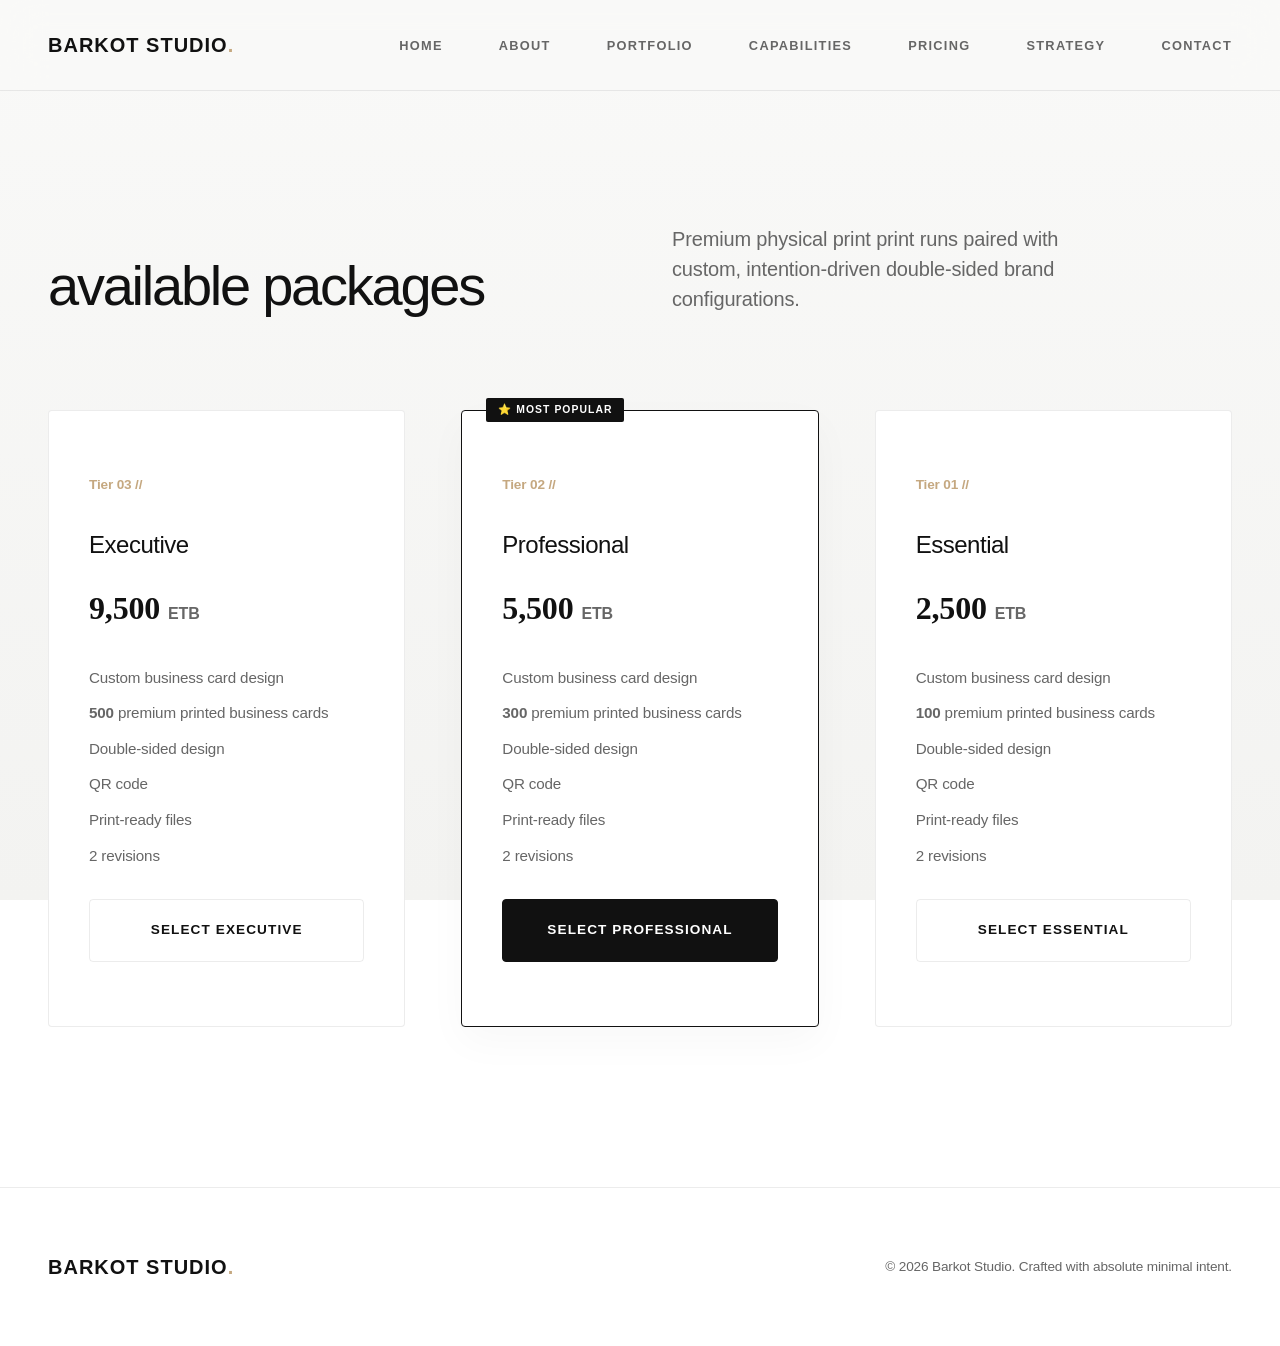
==== pricing.html @ 5d81ca41 "Fix HTML structure and update pricing tiers" ====
<!DOCTYPE html>
<html lang="en">
<head>
    <meta charset="UTF-8">
    <meta name="viewport" content="width=device-width, initial-scale=1.0">
    <title>Pricing Packages | Barkot Studio</title>
    <link rel="icon" type="image/png" href="favicon.png">
    <link rel="stylesheet" href="style.css">
</head>
<body>

    <nav>
        <div class="container nav-container">
            <a href="index.html#home" class="logo">Barkot Studio<span>.</span></a>
            <ul class="nav-links">
                <li><a href="index.html#home">Home</a></li>
                <li><a href="index.html#about">About</a></li>
                <li><a href="index.html#portfolio">Portfolio</a></li>
                <li><a href="index.html#services">Capabilities</a></li>
                <li><a href="pricing.html">Pricing</a></li>
                <li><a href="index.html#process">Strategy</a></li>
                <li><a href="index.html#contact">Contact</a></li>
            </ul>
        </div>
    </nav>

    <main class="container">
        <!-- Reusing your structural section configurations -->
        <section id="pricing-dashboard" style="padding-top: 14rem;">
            <div class="section-header-editorial">
                <h2>available packages</h2>
                <p>Premium physical print print runs paired with custom, intention-driven double-sided brand configurations.</p>
            </div>

            <!-- Reusing capabilities-list-grid format for unified look -->
            <div class="capabilities-list-grid">
                
                <!-- Executive Card Layout -->
                <div class="capability-row">
                    <span class="capability-num">Tier 03 //</span>
                    <h3>Executive</h3>
                    <p style="font-size: 2rem; font-weight: 700; color: var(--color-dark); margin: 1rem 0; font-family: serif;">
                        9,500 <span style="font-size: 1rem; font-family: sans-serif; color: var(--color-muted);">ETB</span>
                    </p>
                    <ul style="list-style: none; padding: 0; margin: 2rem 0; display: flex; flex-direction: column; gap: 0.8rem; font-size: 0.95rem; color: var(--color-muted);">
                        <li>Custom business card design</li>
                        <li><strong>500</strong> premium printed business cards</li>
                        <li>Double-sided design</li>
                        <li>QR code</li>
                        <li>Print-ready files</li>
                        <li>2 revisions</li>
                    </ul>
                    <a href="index.html#contact" class="btn-editorial btn-outline" style="width: 100%;">Select Executive</a>
                </div>

                <!-- Professional Card Layout (Featured via Border Mod) -->
                <div class="capability-row" style="border-color: var(--color-dark); position: relative; box-shadow: 0 15px 40px rgba(0,0,0,0.03);">
                    <!-- Most Popular Indicator Badge -->
                    <div style="position: absolute; top: -13px; left: 24px; background: var(--color-dark); color: #FFF; font-size: 0.65rem; text-transform: uppercase; letter-spacing: 0.1em; padding: 4px 12px; font-weight: 600; border-radius: 2px;">
                        ⭐ Most Popular
                    </div>
                    <span class="capability-num">Tier 02 //</span>
                    <h3>Professional</h3>
                    <p style="font-size: 2rem; font-weight: 700; color: var(--color-dark); margin: 1rem 0; font-family: serif;">
                        5,500 <span style="font-size: 1rem; font-family: sans-serif; color: var(--color-muted);">ETB</span>
                    </p>
                    <ul style="list-style: none; padding: 0; margin: 2rem 0; display: flex; flex-direction: column; gap: 0.8rem; font-size: 0.95rem; color: var(--color-muted);">
                        <li>Custom business card design</li>
                        <li><strong>300</strong> premium printed business cards</li>
                        <li>Double-sided design</li>
                        <li>QR code</li>
                        <li>Print-ready files</li>
                        <li>2 revisions</li>
                    </ul>
                    <a href="index.html#contact" class="btn-editorial btn-dark" style="width: 100%;">Select Professional</a>
                </div>

                <!-- Essential Card Layout -->
                <div class="capability-row">
                    <span class="capability-num">Tier 01 //</span>
                    <h3>Essential</h3>
                    <p style="font-size: 2rem; font-weight: 700; color: var(--color-dark); margin: 1rem 0; font-family: serif;">
                        2,500 <span style="font-size: 1rem; font-family: sans-serif; color: var(--color-muted);">ETB</span>
                    </p>
                    <ul style="list-style: none; padding: 0; margin: 2rem 0; display: flex; flex-direction: column; gap: 0.8rem; font-size: 0.95rem; color: var(--color-muted);">
                        <li>Custom business card design</li>
                        <li><strong>100</strong> premium printed business cards</li>
                        <li>Double-sided design</li>
                        <li>QR code</li>
                        <li>Print-ready files</li>
                        <li>2 revisions</li>
                    </ul>
                    <a href="index.html#contact" class="btn-editorial btn-outline" style="width: 100%;">Select Essential</a>
                </div>

            </div>
        </section>
    </main>

    <footer>
        <div class="container footer-flex">
            <a href="index.html#home" class="logo">Barkot Studio<span>.</span></a>
            <p>&copy; 2026 Barkot Studio. Crafted with absolute minimal intent.</p>
        </div>
    </footer>

</body>
</html>
---- style.css ----
/* ==========================================
   RESET & GLOBAL LUXURY TYPOGRAPHY
   ========================================== */
* {
    margin: 0;
    padding: 0;
    box-sizing: border-box;
}

:root {
    /* Architectural Light Minimalist Palette */
    --bg-gradient: linear-gradient(180deg, #F9F9F8 0%, #F3F3F1 100%);
    --color-dark: #111111;
    --color-muted: #666666;
    --color-accent: #C5A880; /* Champagne Gold */
    --color-accent-light: #FDFBF7;
    --border-subtle: rgba(17, 17, 17, 0.08);
    
    --max-width: 1300px;
    --transition-smooth: all 0.5s cubic-bezier(0.16, 1, 0.3, 1);
}

html {
    scroll-behavior: smooth;
}

body {
    background: var(--bg-gradient);
    background-attachment: fixed;
    color: var(--color-dark);
    font-family: -apple-system, BlinkMacSystemFont, "Segoe UI", Roboto, Helvetica, Arial, sans-serif;
    line-height: 1.5;
    letter-spacing: -0.01em;
    -webkit-font-smoothing: antialiased;
}

/* ==========================================
   STRUCTURE & LAYOUT
   ========================================== */
.container {
    width: 100%;
    max-width: var(--max-width);
    margin: 0 auto;
    padding: 0 3rem;
}

section {
    padding: 10rem 0;
    border-bottom: 1px solid var(--border-subtle);
}

section:last-of-type {
    border-bottom: none;
}

/* Editorial Header Styles */
.section-header-editorial {
    display: grid;
    grid-template-columns: 1fr 1fr;
    gap: 4rem;
    margin-bottom: 6rem;
    align-items: end;
}

.section-header-editorial h2 {
    font-size: 3.5rem;
    font-weight: 300;
    letter-spacing: -0.04em;
    text-transform: lowercase;
    line-height: 1;
}

.section-header-editorial p {
    color: var(--color-muted);
    font-size: 1.25rem;
    font-weight: 400;
    max-width: 460px;
}

/* ==========================================
   ELEGANT NAVIGATION
   ========================================== */
nav {
    position: fixed;
    top: 0;
    left: 0;
    width: 100%;
    background: rgba(249, 249, 248, 0.85);
    backdrop-filter: blur(20px);
    -webkit-backdrop-filter: blur(20px);
    z-index: 1000;
    border-bottom: 1px solid var(--border-subtle);
}

.nav-container {
    display: flex;
    justify-content: space-between;
    align-items: center;
    height: 90px;
}

.logo {
    font-size: 1.25rem;
    font-weight: 700;
    letter-spacing: 0.05em;
    text-transform: uppercase;
    text-decoration: none;
    color: var(--color-dark);
}

.logo span {
    color: var(--color-accent);
}

.nav-links {
    display: flex;
    gap: 3.5rem;
    list-style: none;
}

.nav-links a {
    text-decoration: none;
    color: var(--color-muted);
    font-size: 0.8rem;
    font-weight: 600;
    text-transform: uppercase;
    letter-spacing: 0.1em;
    transition: var(--transition-smooth);
}

.nav-links a:hover {
    color: var(--color-dark);
}

/* ==========================================
   PREMIUM BUTTONS & CONTACT MODIFICATIONS
   ========================================== */
.btn-group {
    display: flex;
    gap: 1.5rem;
    align-items: center;
}

.btn-editorial {
    display: inline-flex;
    align-items: center;
    justify-content: center;
    gap: 0.75rem;
    padding: 1.25rem 2.5rem;
    font-size: 0.85rem;
    font-weight: 600;
    text-transform: uppercase;
    letter-spacing: 0.08em;
    text-decoration: none;
    transition: var(--transition-smooth);
    border-radius: 4px;
    cursor: pointer;
    text-align: center;
}

.btn-dark {
    background-color: var(--color-dark);
    color: #FFFFFF;
    border: 1px solid var(--color-dark);
}

.btn-dark:hover {
    background-color: transparent;
    color: var(--color-dark);
}

.btn-outline {
    background-color: transparent;
    color: var(--color-dark);
    border: 1px solid var(--border-subtle);
}

.btn-outline:hover {
    border-color: var(--color-dark);
    background-color: rgba(0, 0, 0, 0.02);
}

.editorial-links-stack {
    display: flex;
    flex-direction: column;
    gap: 1rem;
    max-width: 400px;
    width: 100%;
}

.editorial-links-stack .btn-editorial {
    width: 100%;
}

/* ==========================================
   HERO (ASYMMETRICAL GALLERY STYLE)
   ========================================== */
.hero-editorial {
    display: grid;
    grid-template-columns: 1.1fr 0.9fr;
    gap: 6rem;
    align-items: center;
    min-height: 70vh;
    padding-top: 6rem;
}

.hero-editorial h1 {
    font-size: 4.5rem;
    font-weight: 300;
    line-height: 1.05;
    letter-spacing: -0.05em;
    margin-bottom: 2rem;
}

.hero-editorial p {
    font-size: 1.35rem;
    color: var(--color-muted);
    margin-bottom: 3.5rem;
    max-width: 500px;
    font-weight: 300;
}

.hero-frame {
    background-color: #FFFFFF;
    padding: 4rem;
    border: 1px solid var(--border-subtle);
    box-shadow: 0 20px 50px rgba(0,0,0,0.02);
    display: flex;
    justify-content: center;
    align-items: center;
    border-radius: 4px;
}

.hero-card-asset {
    width: 100%;
    aspect-ratio: 1.75;
    background: #FDFBF7;
    border: 1px solid var(--color-accent);
    padding: 2.5rem;
    display: flex;
    flex-direction: column;
    justify-content: space-between;
    position: relative;
}

.hero-card-asset .brand-title {
    font-size: 1.25rem;
    font-weight: 700;
    letter-spacing: 0.15em;
}

.hero-card-asset .brand-sub {
    font-size: 0.7rem;
    color: var(--color-accent);
    text-transform: uppercase;
    letter-spacing: 0.1em;
    font-weight: 600;
}

/* ==========================================
   ABOUT SECTION (GRID SYSTEM)
   ========================================== */
.about-studio-grid {
    display: grid;
    grid-template-columns: 1.2fr 0.8fr;
    gap: 8rem;
}

.philosophy-text h3 {
    font-size: 1.75rem;
    font-weight: 400;
    margin-bottom: 1.25rem;
    letter-spacing: -0.02em;
}

.philosophy-text p {
    color: var(--color-muted);
    font-size: 1.1rem;
    margin-bottom: 3rem;
}

.stats-editorial-box {
    border-left: 1px solid var(--border-subtle);
    padding-left: 4rem;
    display: flex;
    flex-direction: column;
    justify-content: center;
    gap: 3.5rem;
}

.stat-item .num {
    font-size: 3.5rem;
    font-weight: 200;
    color: var(--color-accent);
    line-height: 1;
}

.stat-item .label {
    font-size: 0.75rem;
    text-transform: uppercase;
    letter-spacing: 0.12em;
    color: var(--color-muted);
    margin-top: 0.5rem;
    font-weight: 600;
}

/* ==========================================
   PORTFOLIO (IMAGE INJECTIONS)
   ========================================== */
.portfolio-gallery-grid {
    display: grid;
    grid-template-columns: repeat(2, 1fr);
    gap: 4rem;
}

.work-card {
    text-decoration: none;
    color: inherit;
    display: block;
}

.work-canvas {
    background-color: #FFFFFF;
    border: 1px solid var(--border-subtle);
    aspect-ratio: 16/11;
    display: flex;
    align-items: center;
    justify-content: center;
    margin-bottom: 1.5rem;
    transition: var(--transition-smooth);
    border-radius: 4px;
    position: relative;
    overflow: hidden;
}

.portfolio-img {
    width: 100%;
    height: 100%;
    object-fit: cover;
    object-position: center;
    transition: var(--transition-smooth);
}

.work-card:hover .work-canvas {
    background-color: var(--color-accent-light);
    border-color: var(--color-accent);
}

.work-card:hover .portfolio-img {
    transform: scale(1.04);
}

.work-title-block {
    display: flex;
    justify-content: space-between;
    align-items: baseline;
}

.work-title-block h3 {
    font-size: 1.35rem;
    font-weight: 400;
}

.work-title-block p {
    color: var(--color-muted);
    font-size: 0.8rem;
    text-transform: uppercase;
    letter-spacing: 0.05em;
}

/* ==========================================
   CAPABILITIES (CLEAN LIST COLUMNS)
   ========================================== */
.capabilities-list-grid {
    display: grid;
    grid-template-columns: repeat(3, 1fr);
    gap: 3.5rem;
}

.capability-row {
    background: #FFFFFF;
    border: 1px solid var(--border-subtle);
    padding: 4rem 2.5rem;
    border-radius: 4px;
    transition: var(--transition-smooth);
}

.capability-row:hover {
    border-color: var(--color-dark);
    box-shadow: 0 15px 40px rgba(0,0,0,0.02);
}

.capability-num {
    font-size: 0.85rem;
    font-weight: 700;
    color: var(--color-accent);
    margin-bottom: 2rem;
    display: block;
}

.capability-row h3 {
    font-size: 1.5rem;
    font-weight: 400;
    margin-bottom: 1.25rem;
    letter-spacing: -0.02em;
}

.capability-row p {
    color: var(--color-muted);
    font-size: 0.95rem;
    line-height: 1.6;
}

/* ==========================================
   METHODOLOGY (HORIZONTAL STEPS)
   ========================================== */
.process-row-flow {
    display: grid;
    grid-template-columns: repeat(4, 1fr);
    gap: 2.5rem;
}

.step-module {
    border-top: 1px solid var(--color-dark);
    padding-top: 1.5rem;
}

.step-meta {
    font-size: 0.75rem;
    text-transform: uppercase;
    letter-spacing: 0.1em;
    color: var(--color-accent);
    font-weight: 700;
    margin-bottom: 1rem;
}

.step-module h3 {
    font-size: 1.25rem;
    font-weight: 500;
    margin-bottom: 0.75rem;
}

.step-module p {
    color: var(--color-muted);
    font-size: 0.9rem;
}

/* ==========================================
   CONTACT & MINIMAL FORM
   ========================================== */
.contact-split-view {
    display: grid;
    grid-template-columns: 0.9fr 1.1fr;
    gap: 8rem;
}

.contact-editorial-info h2 {
    font-size: 3.5rem;
    font-weight: 300;
    letter-spacing: -0.04em;
    line-height: 1.1;
    margin-bottom: 2rem;
}

.contact-editorial-info p {
    color: var(--color-muted);
    font-size: 1.15rem;
    margin-bottom: 4rem;
}

/* Minimalistic Form Style */
.editorial-form {
    display: flex;
    flex-direction: column;
    gap: 2.5rem;
}

.input-wrapper {
    display: flex;
    flex-direction: column;
    gap: 0.5rem;
}

.input-wrapper label {
    font-size: 0.7rem;
    text-transform: uppercase;
    letter-spacing: 0.1em;
    color: var(--color-muted);
    font-weight: 700;
}

.field-input {
    background-color: transparent;
    border: none;
    border-bottom: 1px solid var(--border-subtle);
    color: var(--color-dark);
    padding: 1rem 0;
    font-size: 1.05rem;
    transition: var(--transition-smooth);
    border-radius: 0;
    width: 100%;
}

.field-input:focus {
    outline: none;
    border-bottom-color: var(--color-dark);
}

textarea.field-input {
    min-height: 100px;
    resize: vertical;
}

.submit-btn {
    align-self: flex-start;
}

/* ==========================================
   FOOTER
   ========================================== */
footer {
    border-top: 1px solid var(--border-subtle);
    padding: 4rem 0;
    background-color: #FFFFFF;
}

.footer-flex {
    display: flex;
    justify-content: space-between;
    align-items: center;
}

.footer-flex p {
    color: var(--color-muted);
    font-size: 0.85rem;
}

/* ==========================================
   RESPONSIVE RE-ALIGNMENTS
   ========================================== */
@media (max-width: 992px) {
    .container {
        padding: 0 1.5rem;
    }
    
    section { 
        padding: 6rem 0; 
    }
    
    .section-header-editorial, 
    .hero-editorial, 
    .about-studio-grid, 
    .portfolio-gallery-grid, 
    .capabilities-list-grid, 
    .process-row-flow, 
    .contact-split-view {
        grid-template-columns: 1fr;
        gap: 3.5rem;
    }
    
    .section-header-editorial {
        margin-bottom: 4rem;
        align-items: flex-start;
    }
    
    .section-header-editorial h2 {
        font-size: 2.8rem;
    }

    /* Fixed Navigation layout for mobile */
    .nav-container {
        height: auto;
        padding: 1.25rem 0;
        flex-direction: column;
        gap: 1rem;
    }
    
    .nav-links {
        gap: 1.25rem;
        flex-wrap: wrap;
        justify-content: center;
        width: 100%;
    }

    .nav-links a {
        font-size: 0.75rem;
    }
    
    /* Hero Section Scales */
    .hero-editorial {
        padding-top: 11rem;
        min-height: auto;
    }
    
    .hero-editorial h1 { 
        font-size: 2.8rem; 
    }
    
    .hero-frame {
        padding: 2rem;
    }
    
    /* Stats Realignment */
    .stats-editorial-box { 
        border-left: none; 
        padding-left: 0; 
        flex-direction: row; 
        justify-content: space-between; 
        gap: 1.5rem;
    }
    
    .stat-item .num {
        font-size: 2.8rem;
    }
    
    /* Form & Structural UI refinements */
    .submit-btn {
        width: 100%;
    }
    
    .contact-editorial-info h2 {
        font-size: 2.8rem;
    }
    
    .contact-editorial-info p {
        margin-bottom: 2.5rem;
    }
    
    .footer-flex {
        flex-direction: column;
        gap: 1.5rem;
        text-align: center;
    }
}

@media (max-width: 480px) {
    .btn-group {
        flex-direction: column;
        width: 100%;
    }
    
    .btn-group .btn-editorial {
        width: 100%;
    }
    
    .stats-editorial-box {
        flex-direction: column;
        gap: 2rem;
    }
}
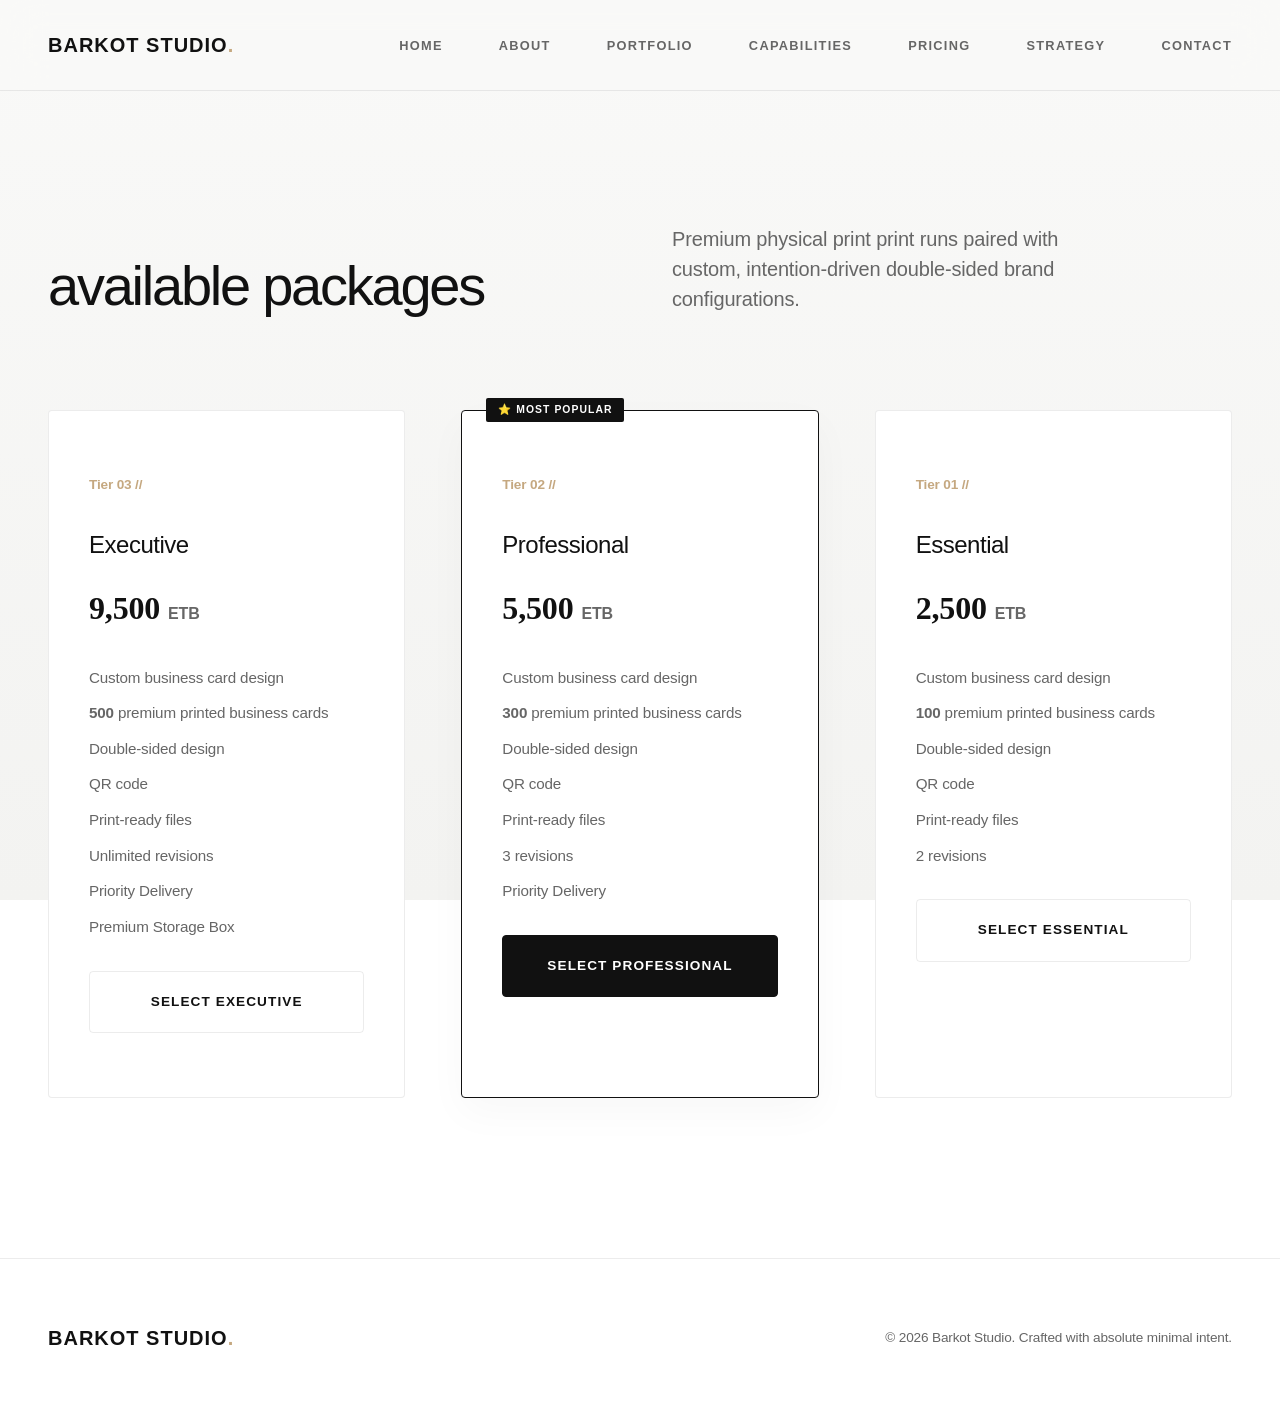
==== commit 72226164: "Revise pricing packages and enhance details Updated pricing packages with additional features and de" ====
--- a/pricing.html
+++ b/pricing.html
@@ -48,7 +48,9 @@
                         <li>Double-sided design</li>
                         <li>QR code</li>
                         <li>Print-ready files</li>
-                        <li>2 revisions</li>
+                        <li>Unlimited revisions</li>
+                        <li>Priority Delivery</li>
+                        <li>Premium Storage Box</li>
                     </ul>
                     <a href="index.html#contact" class="btn-editorial btn-outline" style="width: 100%;">Select Executive</a>
                 </div>
@@ -70,7 +72,8 @@
                         <li>Double-sided design</li>
                         <li>QR code</li>
                         <li>Print-ready files</li>
-                        <li>2 revisions</li>
+                        <li>3 revisions</li>
+                        <li>Priority Delivery</li>
                     </ul>
                     <a href="index.html#contact" class="btn-editorial btn-dark" style="width: 100%;">Select Professional</a>
                 </div>
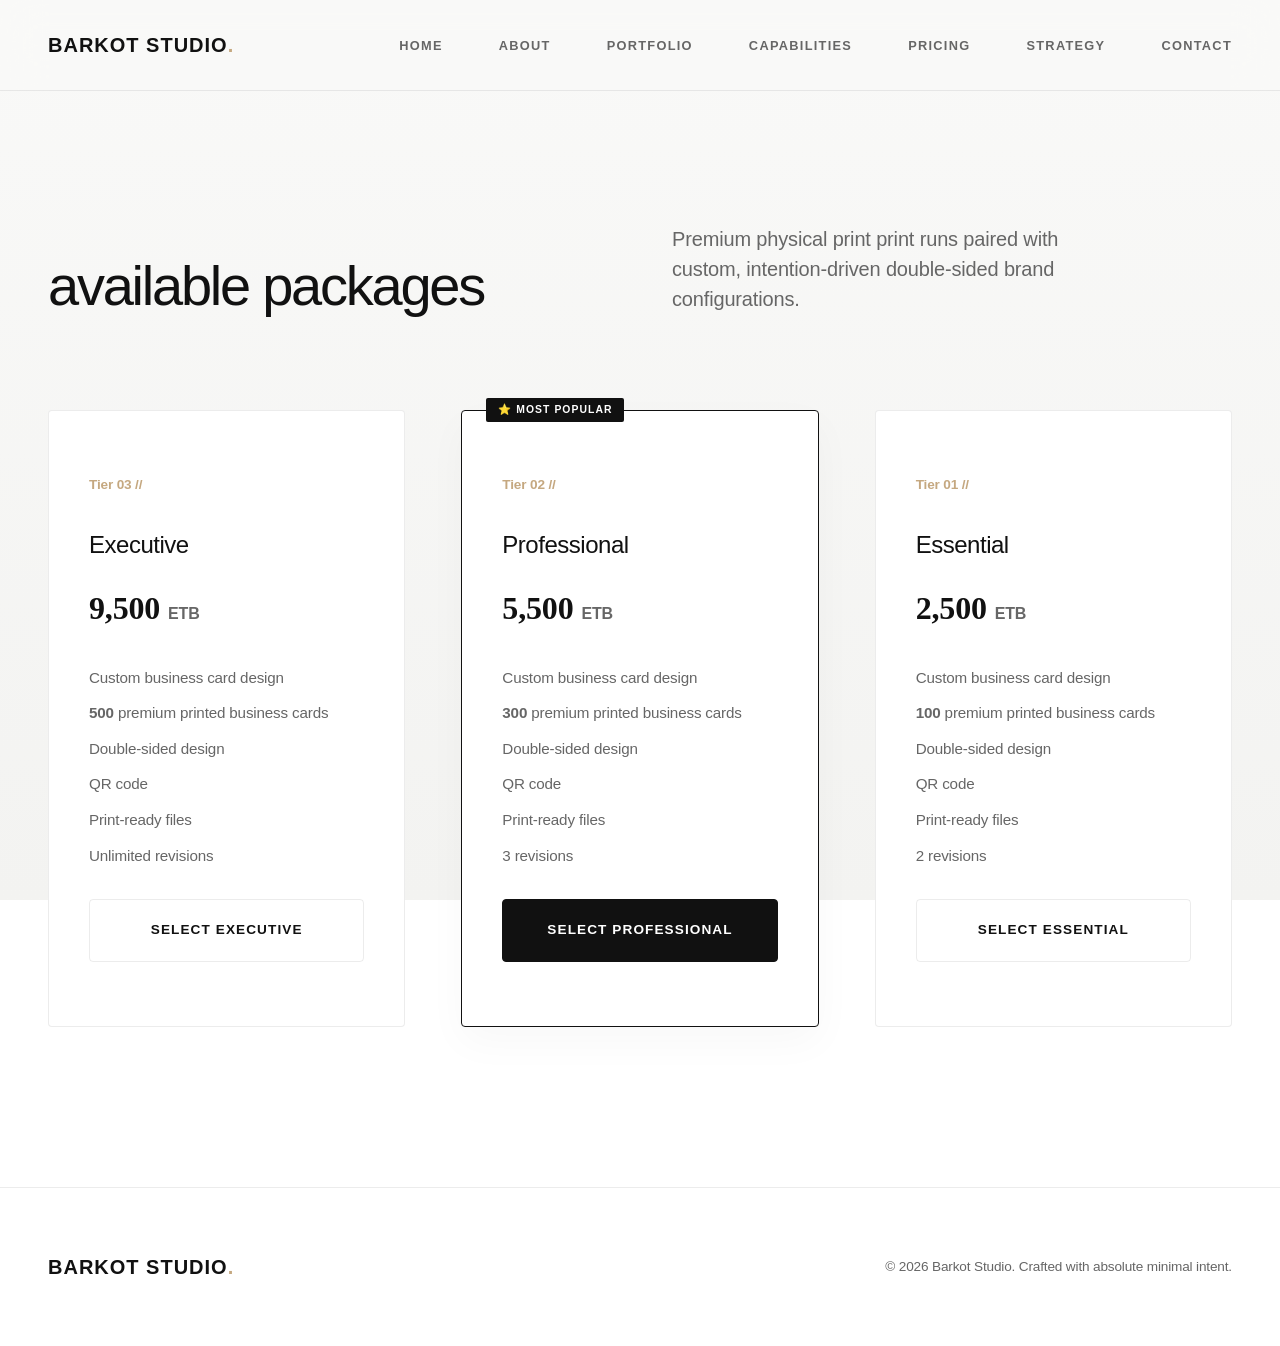
==== commit 88586a0b: "Update pricing.html" ====
--- a/pricing.html
+++ b/pricing.html
@@ -49,8 +49,6 @@
                         <li>QR code</li>
                         <li>Print-ready files</li>
                         <li>Unlimited revisions</li>
-                        <li>Priority Delivery</li>
-                        <li>Premium Storage Box</li>
                     </ul>
                     <a href="index.html#contact" class="btn-editorial btn-outline" style="width: 100%;">Select Executive</a>
                 </div>
@@ -73,7 +71,6 @@
                         <li>QR code</li>
                         <li>Print-ready files</li>
                         <li>3 revisions</li>
-                        <li>Priority Delivery</li>
                     </ul>
                     <a href="index.html#contact" class="btn-editorial btn-dark" style="width: 100%;">Select Professional</a>
                 </div>
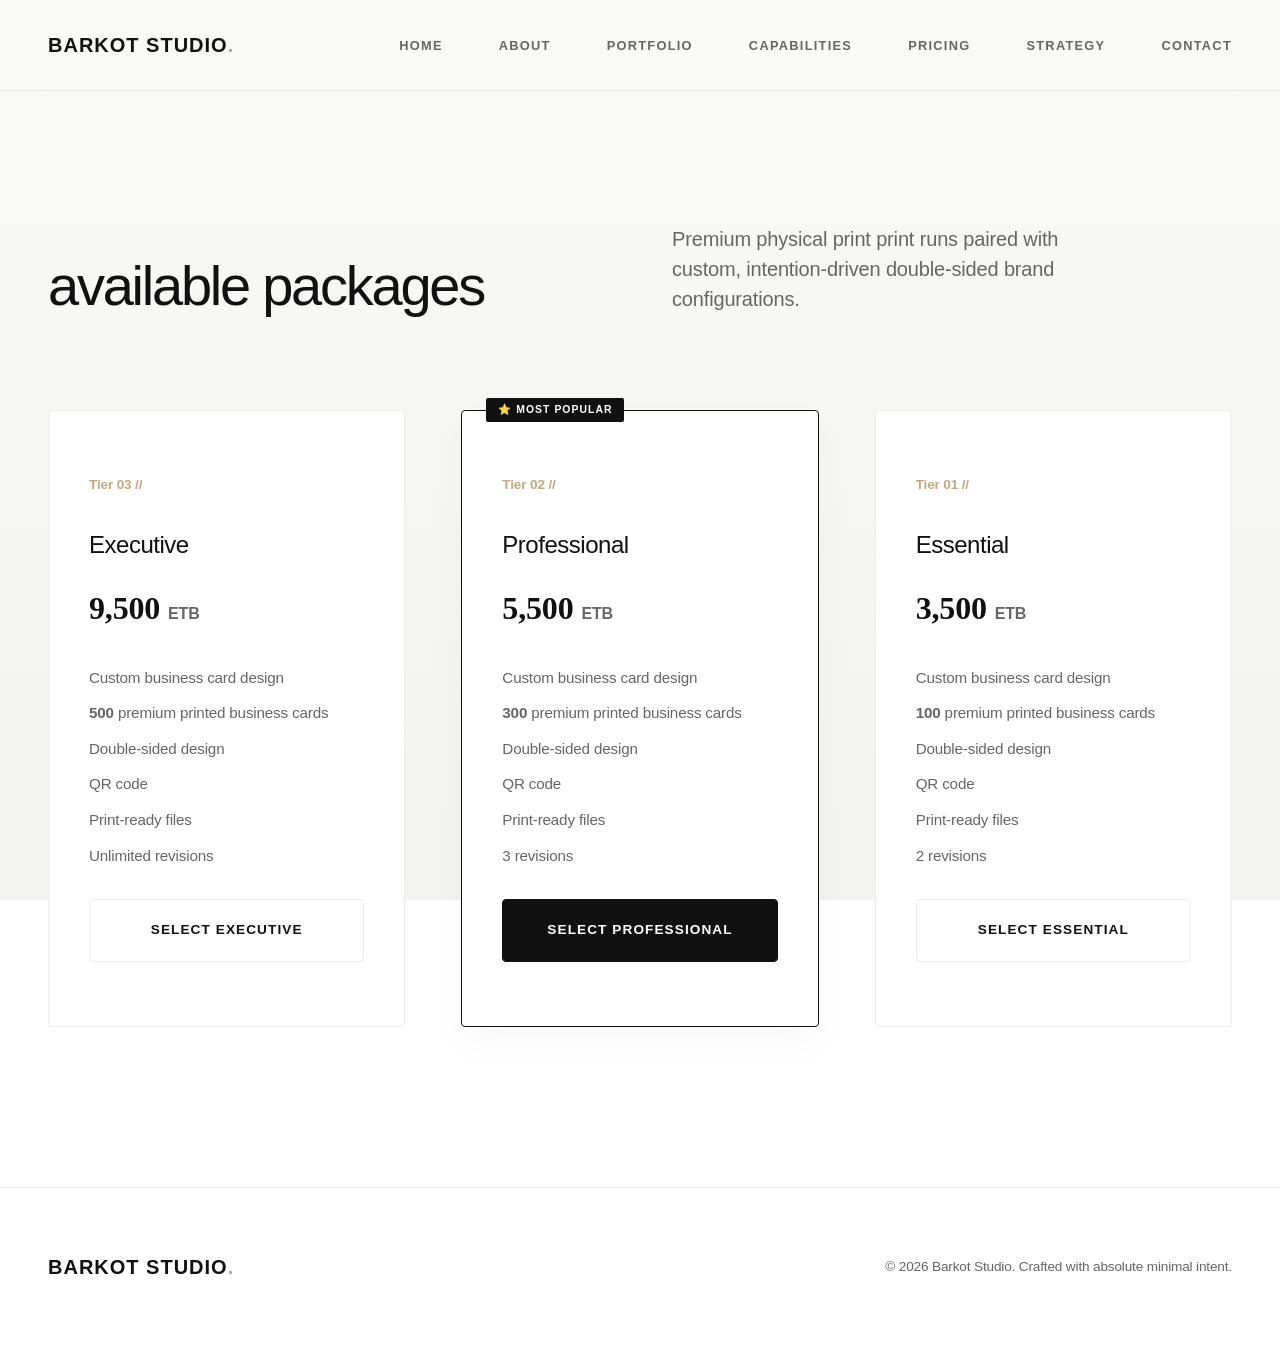
==== commit 6a0a1b17: "Update pricing.html" ====
--- a/pricing.html
+++ b/pricing.html
@@ -80,7 +80,7 @@
                     <span class="capability-num">Tier 01 //</span>
                     <h3>Essential</h3>
                     <p style="font-size: 2rem; font-weight: 700; color: var(--color-dark); margin: 1rem 0; font-family: serif;">
-                        2,500 <span style="font-size: 1rem; font-family: sans-serif; color: var(--color-muted);">ETB</span>
+                        3,500 <span style="font-size: 1rem; font-family: sans-serif; color: var(--color-muted);">ETB</span>
                     </p>
                     <ul style="list-style: none; padding: 0; margin: 2rem 0; display: flex; flex-direction: column; gap: 0.8rem; font-size: 0.95rem; color: var(--color-muted);">
                         <li>Custom business card design</li>
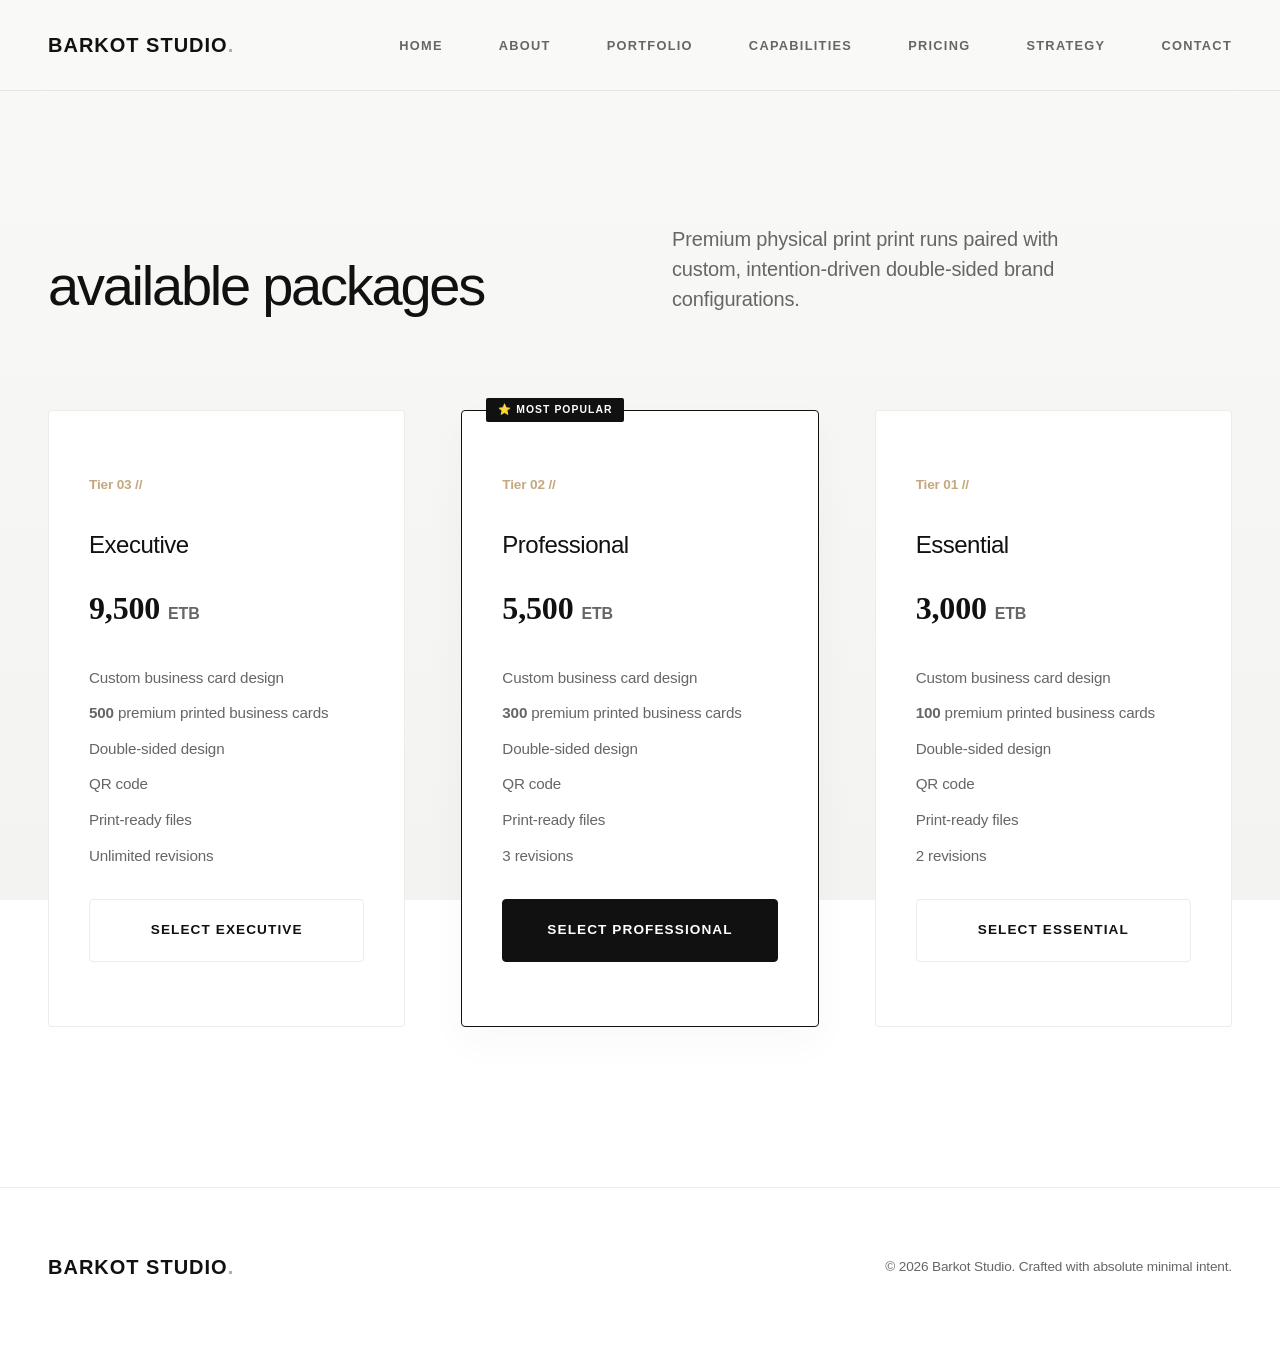
==== commit 2c13c490: "Update pricing.html" ====
--- a/pricing.html
+++ b/pricing.html
@@ -80,7 +80,7 @@
                     <span class="capability-num">Tier 01 //</span>
                     <h3>Essential</h3>
                     <p style="font-size: 2rem; font-weight: 700; color: var(--color-dark); margin: 1rem 0; font-family: serif;">
-                        3,500 <span style="font-size: 1rem; font-family: sans-serif; color: var(--color-muted);">ETB</span>
+                        3,000 <span style="font-size: 1rem; font-family: sans-serif; color: var(--color-muted);">ETB</span>
                     </p>
                     <ul style="list-style: none; padding: 0; margin: 2rem 0; display: flex; flex-direction: column; gap: 0.8rem; font-size: 0.95rem; color: var(--color-muted);">
                         <li>Custom business card design</li>
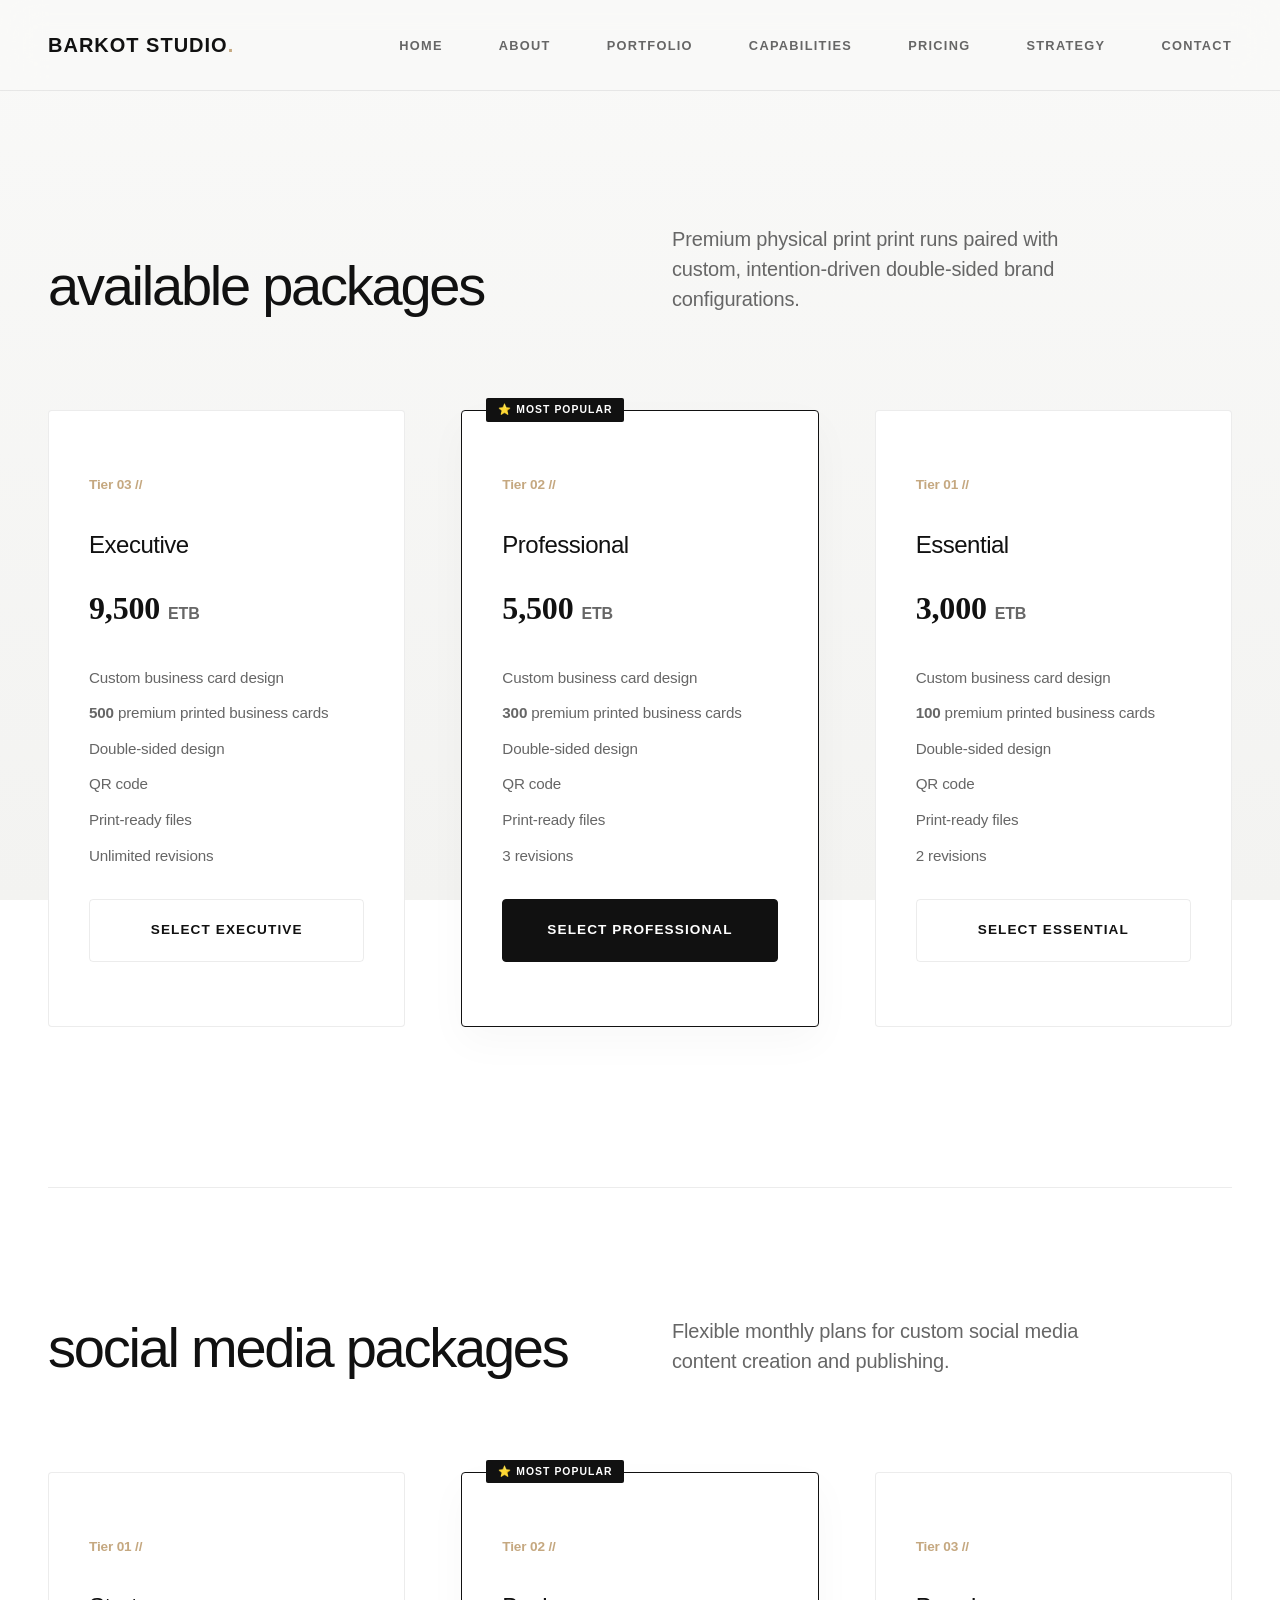
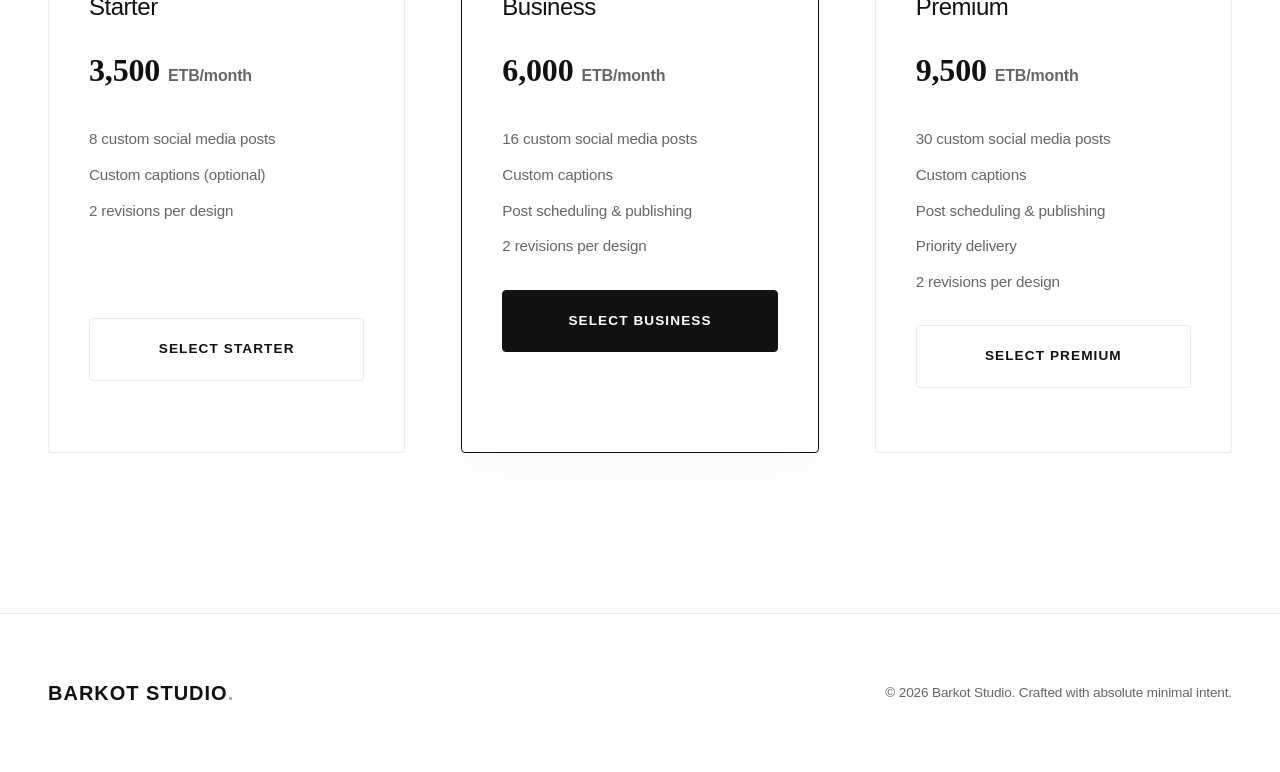
==== commit e624113f: "Update pricing.html with social media packages Added new social media packages section with pricing " ====
--- a/pricing.html
+++ b/pricing.html
@@ -25,17 +25,15 @@
     </nav>
 
     <main class="container">
-        <!-- Reusing your structural section configurations -->
+        <!-- Existing Business Card Packages -->
         <section id="pricing-dashboard" style="padding-top: 14rem;">
             <div class="section-header-editorial">
                 <h2>available packages</h2>
                 <p>Premium physical print print runs paired with custom, intention-driven double-sided brand configurations.</p>
             </div>
 
-            <!-- Reusing capabilities-list-grid format for unified look -->
             <div class="capabilities-list-grid">
-                
-                <!-- Executive Card Layout -->
+                <!-- Executive -->
                 <div class="capability-row">
                     <span class="capability-num">Tier 03 //</span>
                     <h3>Executive</h3>
@@ -53,9 +51,8 @@
                     <a href="index.html#contact" class="btn-editorial btn-outline" style="width: 100%;">Select Executive</a>
                 </div>
 
-                <!-- Professional Card Layout (Featured via Border Mod) -->
+                <!-- Professional -->
                 <div class="capability-row" style="border-color: var(--color-dark); position: relative; box-shadow: 0 15px 40px rgba(0,0,0,0.03);">
-                    <!-- Most Popular Indicator Badge -->
                     <div style="position: absolute; top: -13px; left: 24px; background: var(--color-dark); color: #FFF; font-size: 0.65rem; text-transform: uppercase; letter-spacing: 0.1em; padding: 4px 12px; font-weight: 600; border-radius: 2px;">
                         ⭐ Most Popular
                     </div>
@@ -75,7 +72,7 @@
                     <a href="index.html#contact" class="btn-editorial btn-dark" style="width: 100%;">Select Professional</a>
                 </div>
 
-                <!-- Essential Card Layout -->
+                <!-- Essential -->
                 <div class="capability-row">
                     <span class="capability-num">Tier 01 //</span>
                     <h3>Essential</h3>
@@ -92,7 +89,72 @@
                     </ul>
                     <a href="index.html#contact" class="btn-editorial btn-outline" style="width: 100%;">Select Essential</a>
                 </div>
+            </div>
+        </section>
 
+        <!-- NEW Social Media Packages -->
+        <section id="social-packages" style="padding-top: 8rem;">
+            <div class="section-header-editorial">
+                <h2>social media packages</h2>
+                <p>Flexible monthly plans for custom social media content creation and publishing.</p>
+            </div>
+
+            <div class="capabilities-list-grid">
+                <!-- Starter -->
+                <div class="capability-row">
+                    <span class="capability-num">Tier 01 //</span>
+                    <h3>Starter</h3>
+                    <p style="font-size: 2rem; font-weight: 700; color: var(--color-dark); margin: 1rem 0; font-family: serif;">
+                        3,500 <span style="font-size: 1rem; font-family: sans-serif; color: var(--color-muted);">ETB/month</span>
+                    </p>
+                    <ul style="list-style: none; padding: 0; margin: 2rem 0; display: flex; flex-direction: column; gap: 0.8rem; font-size: 0.95rem; color: var(--color-muted);">
+                        <li>8 custom social media posts</li>
+                        <li>Custom captions (optional)</li>
+                        <li>2 revisions per design</li>
+                        <li></li>
+                        <li></li>
+                        <li></li>
+                        <li></li>
+                        <li></li>
+                    </ul>
+                    <a href="index.html#contact" class="btn-editorial btn-outline" style="width: 100%;">Select Starter</a>
+                </div>
+
+                <!-- Business -->
+                <div class="capability-row" style="border-color: var(--color-dark); position: relative; box-shadow: 0 15px 40px rgba(0,0,0,0.03);">
+                    <div style="position: absolute; top: -13px; left: 24px; background: var(--color-dark); color: #FFF; font-size: 0.65rem; text-transform: uppercase; letter-spacing: 0.1em; padding: 4px 12px; font-weight: 600; border-radius: 2px;">
+                        ⭐ Most Popular
+                    </div>
+                    <span class="capability-num">Tier 02 //</span>
+                    <h3>Business</h3>
+                    <p style="font-size: 2rem; font-weight: 700; color: var(--color-dark); margin: 1rem 0; font-family: serif;">
+                        6,000 <span style="font-size: 1rem; font-family: sans-serif; color: var(--color-muted);">ETB/month</span>
+                    </p>
+                    <ul style="list-style: none; padding: 0; margin: 2rem 0; display: flex; flex-direction: column; gap: 0.8rem; font-size: 0.95rem; color: var(--color-muted);">
+                        <li>16 custom social media posts</li>
+                        <li>Custom captions</li>
+                                                <li>Post scheduling & publishing</li>
+                        <li>2 revisions per design</li>
+                    </ul>
+                    <a href="index.html#contact" class="btn-editorial btn-dark" style="width: 100%;">Select Business</a>
+                </div>
+
+                <!-- Premium -->
+                <div class="capability-row">
+                    <span class="capability-num">Tier 03 //</span>
+                    <h3>Premium</h3>
+                    <p style="font-size: 2rem; font-weight: 700; color: var(--color-dark); margin: 1rem 0; font-family: serif;">
+                        9,500 <span style="font-size: 1rem; font-family: sans-serif; color: var(--color-muted);">ETB/month</span>
+                    </p>
+                    <ul style="list-style: none; padding: 0; margin: 2rem 0; display: flex; flex-direction: column; gap: 0.8rem; font-size: 0.95rem; color: var(--color-muted);">
+                        <li>30 custom social media posts</li>
+                        <li>Custom captions</li>
+                        <li>Post scheduling & publishing</li>
+                        <li>Priority delivery</li>
+                        <li>2 revisions per design</li>
+                    </ul>
+                    <a href="index.html#contact" class="btn-editorial btn-outline" style="width: 100%;">Select Premium</a>
+                </div>
             </div>
         </section>
     </main>
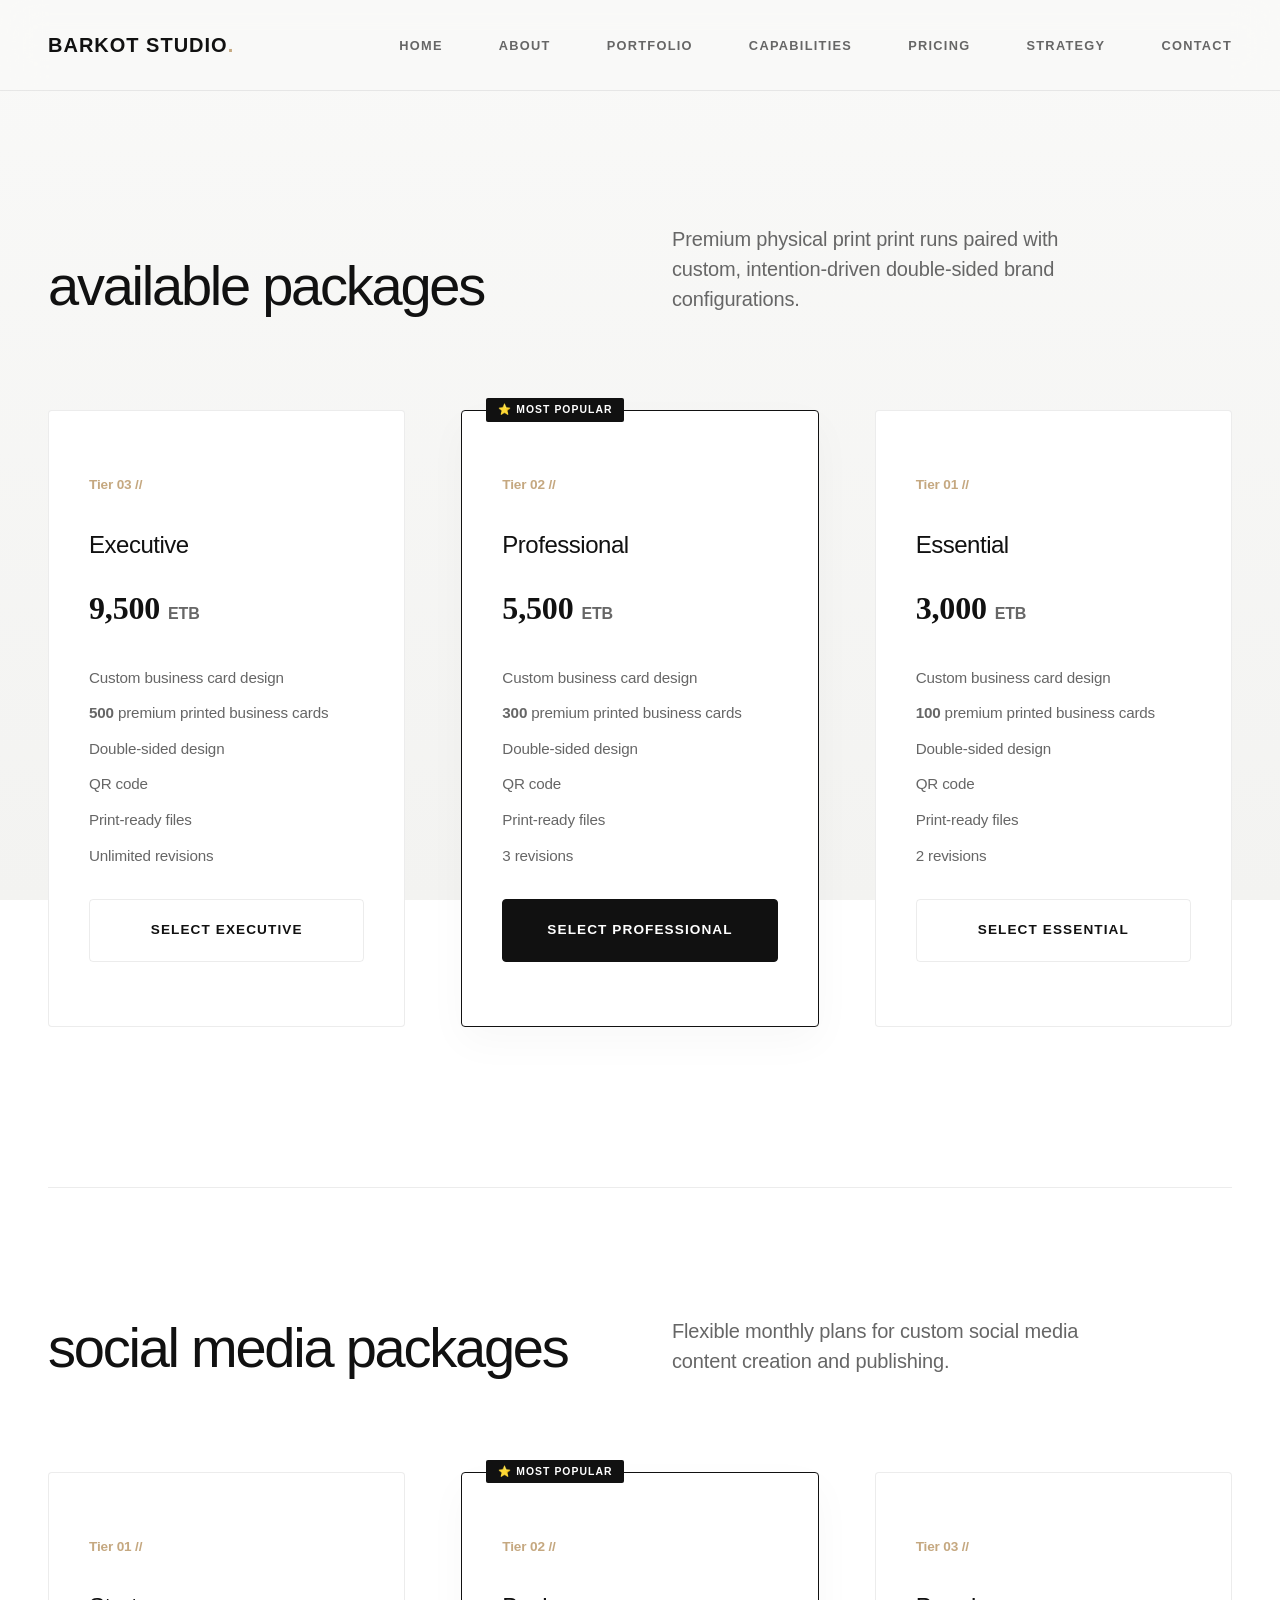
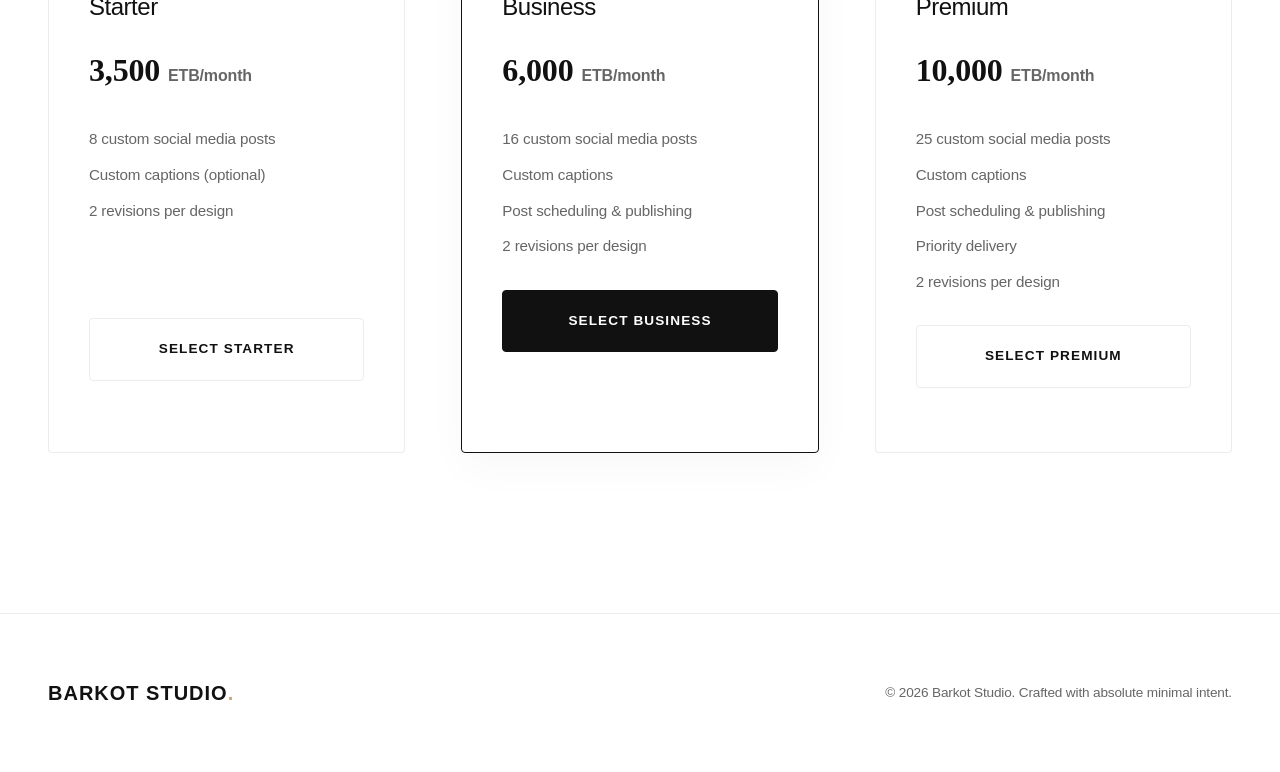
==== commit a84bc46f: "Update pricing.html" ====
--- a/pricing.html
+++ b/pricing.html
@@ -144,10 +144,10 @@
                     <span class="capability-num">Tier 03 //</span>
                     <h3>Premium</h3>
                     <p style="font-size: 2rem; font-weight: 700; color: var(--color-dark); margin: 1rem 0; font-family: serif;">
-                        9,500 <span style="font-size: 1rem; font-family: sans-serif; color: var(--color-muted);">ETB/month</span>
+                        10,000 <span style="font-size: 1rem; font-family: sans-serif; color: var(--color-muted);">ETB/month</span>
                     </p>
                     <ul style="list-style: none; padding: 0; margin: 2rem 0; display: flex; flex-direction: column; gap: 0.8rem; font-size: 0.95rem; color: var(--color-muted);">
-                        <li>30 custom social media posts</li>
+                        <li>25 custom social media posts</li>
                         <li>Custom captions</li>
                         <li>Post scheduling & publishing</li>
                         <li>Priority delivery</li>
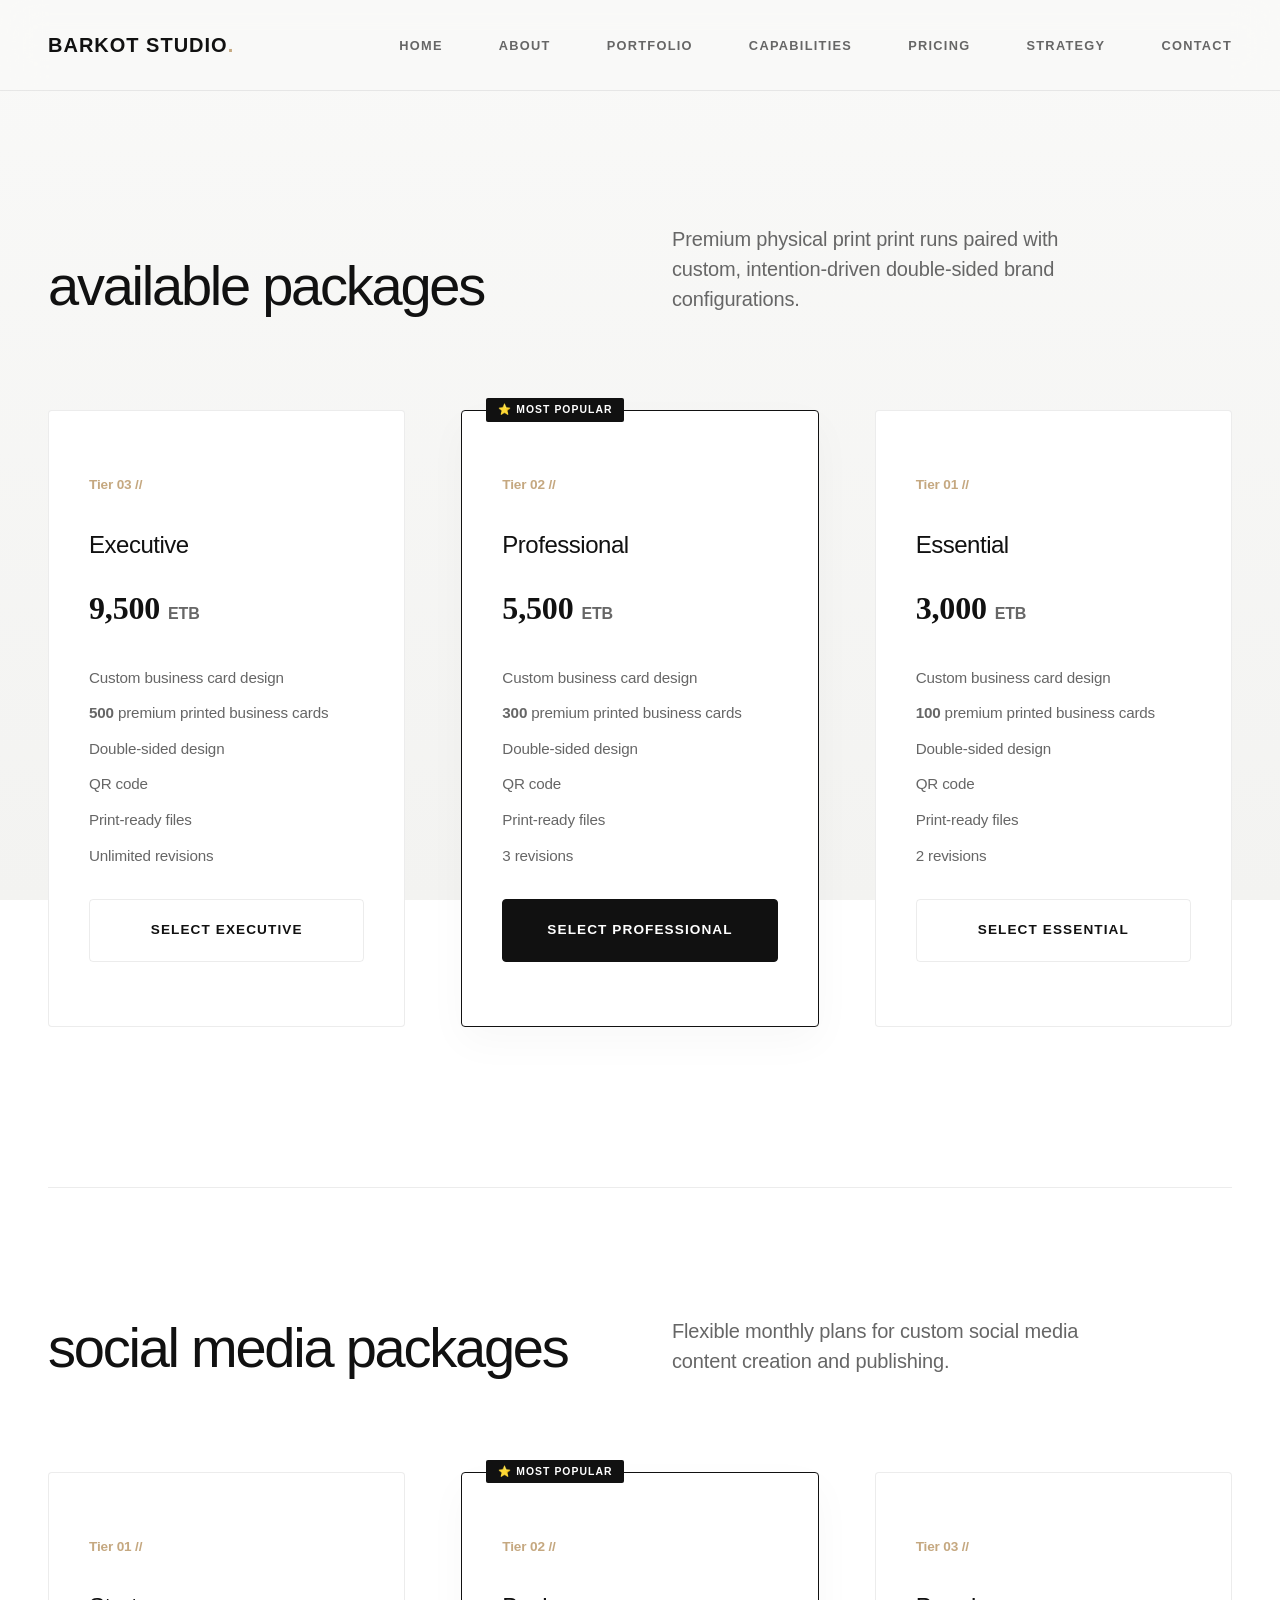
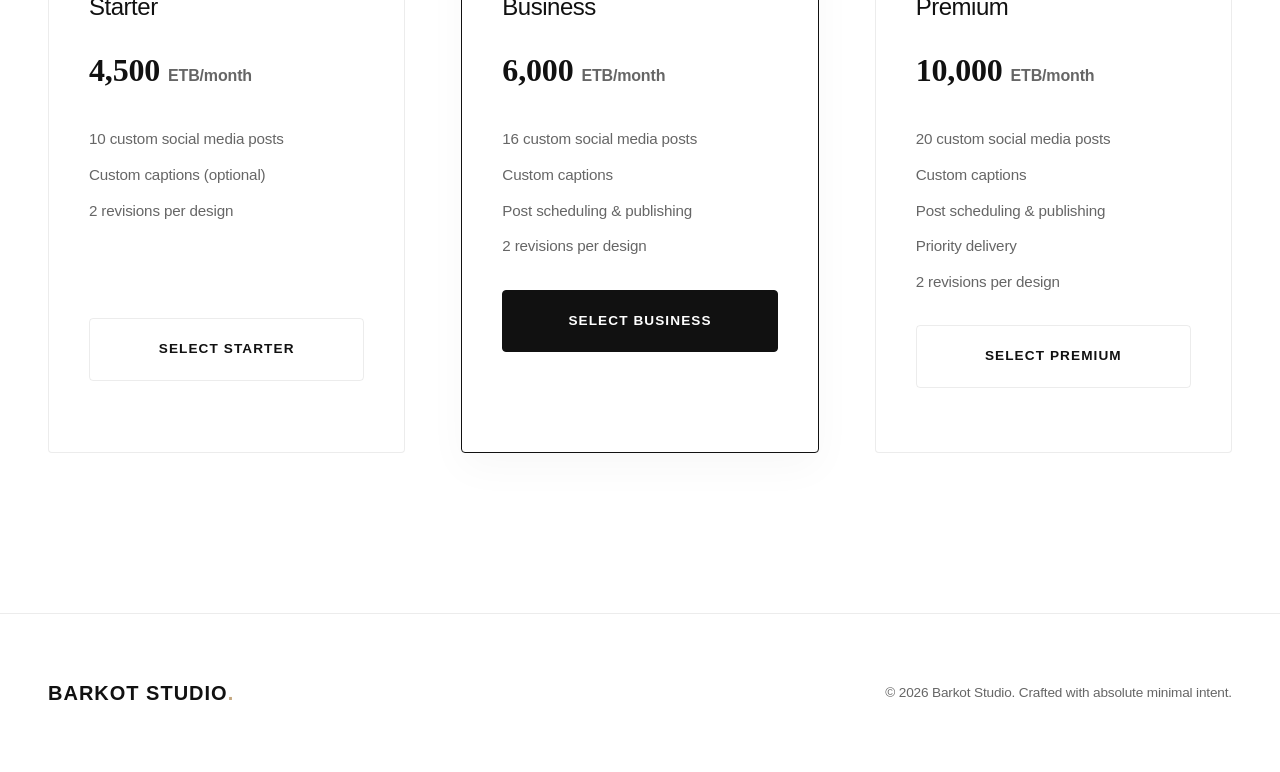
==== commit 93406b82: "Update pricing.html" ====
--- a/pricing.html
+++ b/pricing.html
@@ -105,10 +105,10 @@
                     <span class="capability-num">Tier 01 //</span>
                     <h3>Starter</h3>
                     <p style="font-size: 2rem; font-weight: 700; color: var(--color-dark); margin: 1rem 0; font-family: serif;">
-                        3,500 <span style="font-size: 1rem; font-family: sans-serif; color: var(--color-muted);">ETB/month</span>
+                        4,500 <span style="font-size: 1rem; font-family: sans-serif; color: var(--color-muted);">ETB/month</span>
                     </p>
                     <ul style="list-style: none; padding: 0; margin: 2rem 0; display: flex; flex-direction: column; gap: 0.8rem; font-size: 0.95rem; color: var(--color-muted);">
-                        <li>8 custom social media posts</li>
+                        <li>10 custom social media posts</li>
                         <li>Custom captions (optional)</li>
                         <li>2 revisions per design</li>
                         <li></li>
@@ -147,7 +147,7 @@
                         10,000 <span style="font-size: 1rem; font-family: sans-serif; color: var(--color-muted);">ETB/month</span>
                     </p>
                     <ul style="list-style: none; padding: 0; margin: 2rem 0; display: flex; flex-direction: column; gap: 0.8rem; font-size: 0.95rem; color: var(--color-muted);">
-                        <li>25 custom social media posts</li>
+                        <li>20 custom social media posts</li>
                         <li>Custom captions</li>
                         <li>Post scheduling & publishing</li>
                         <li>Priority delivery</li>
